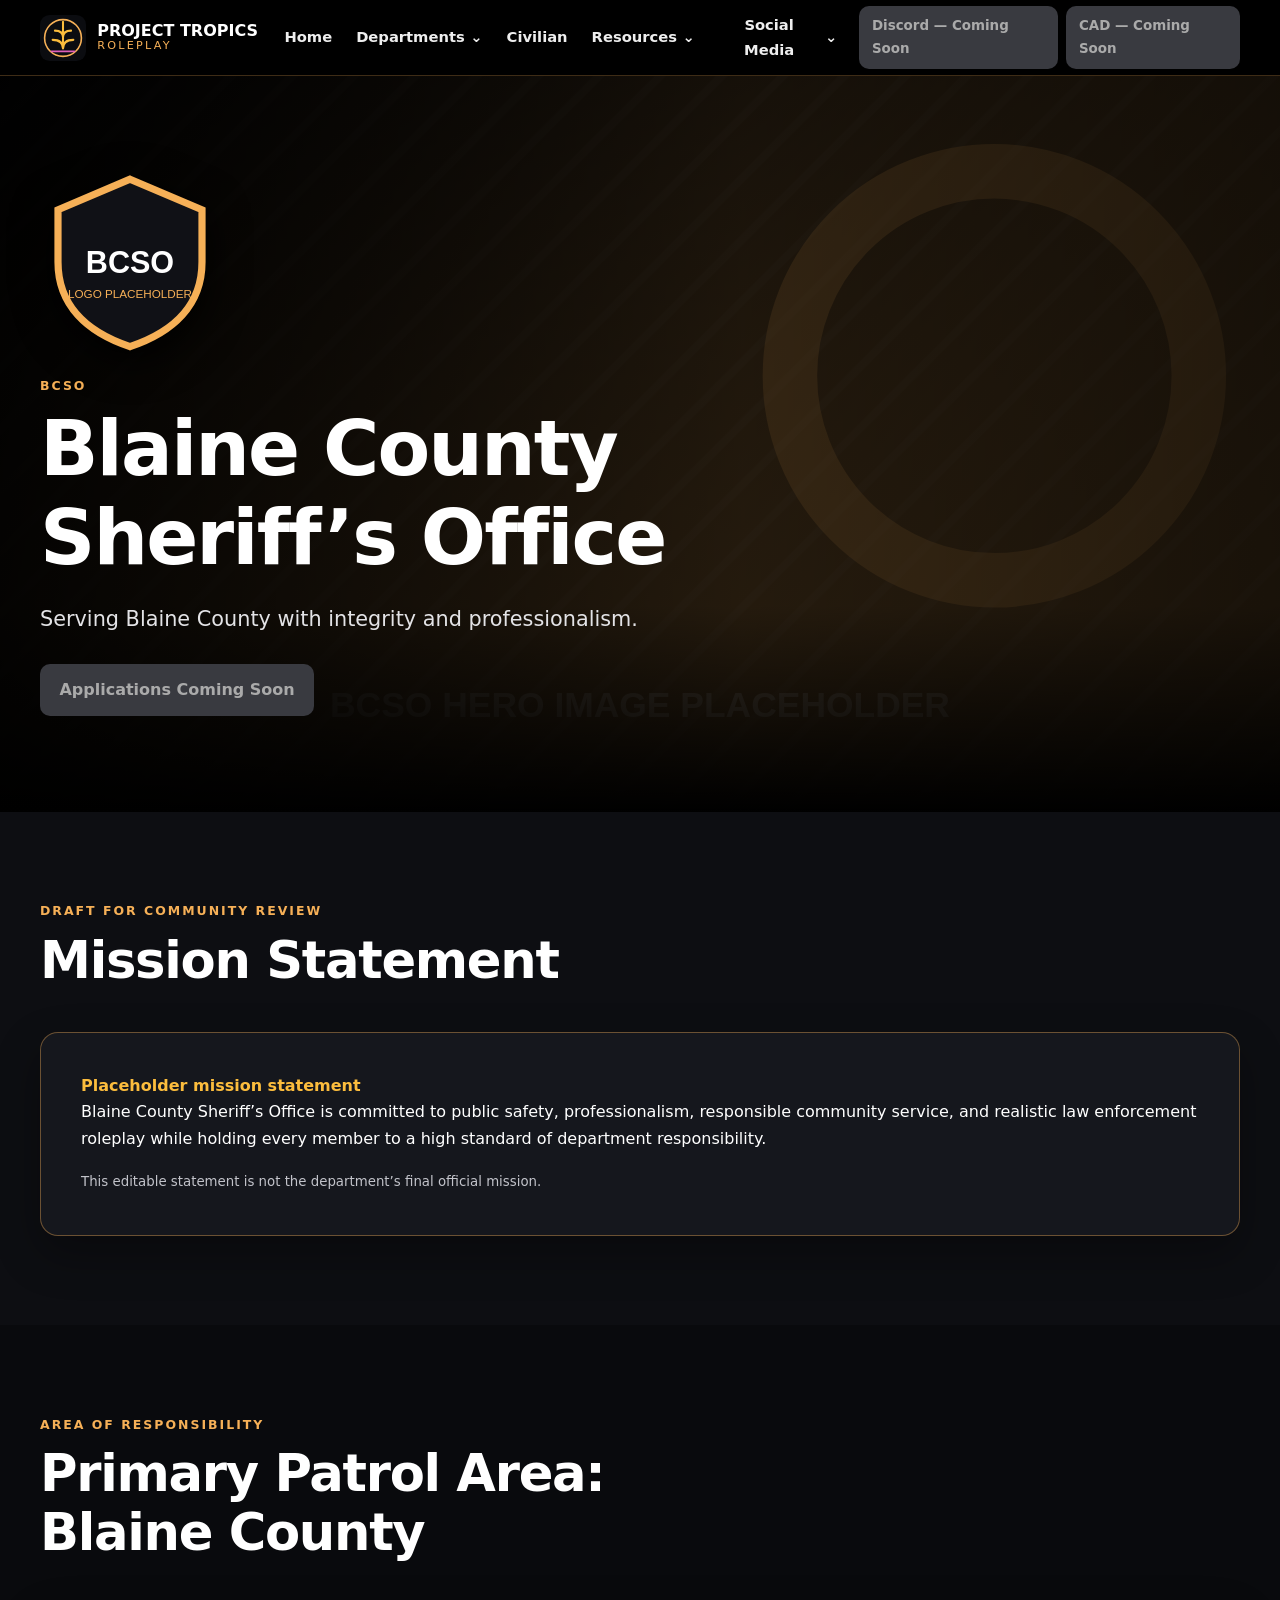
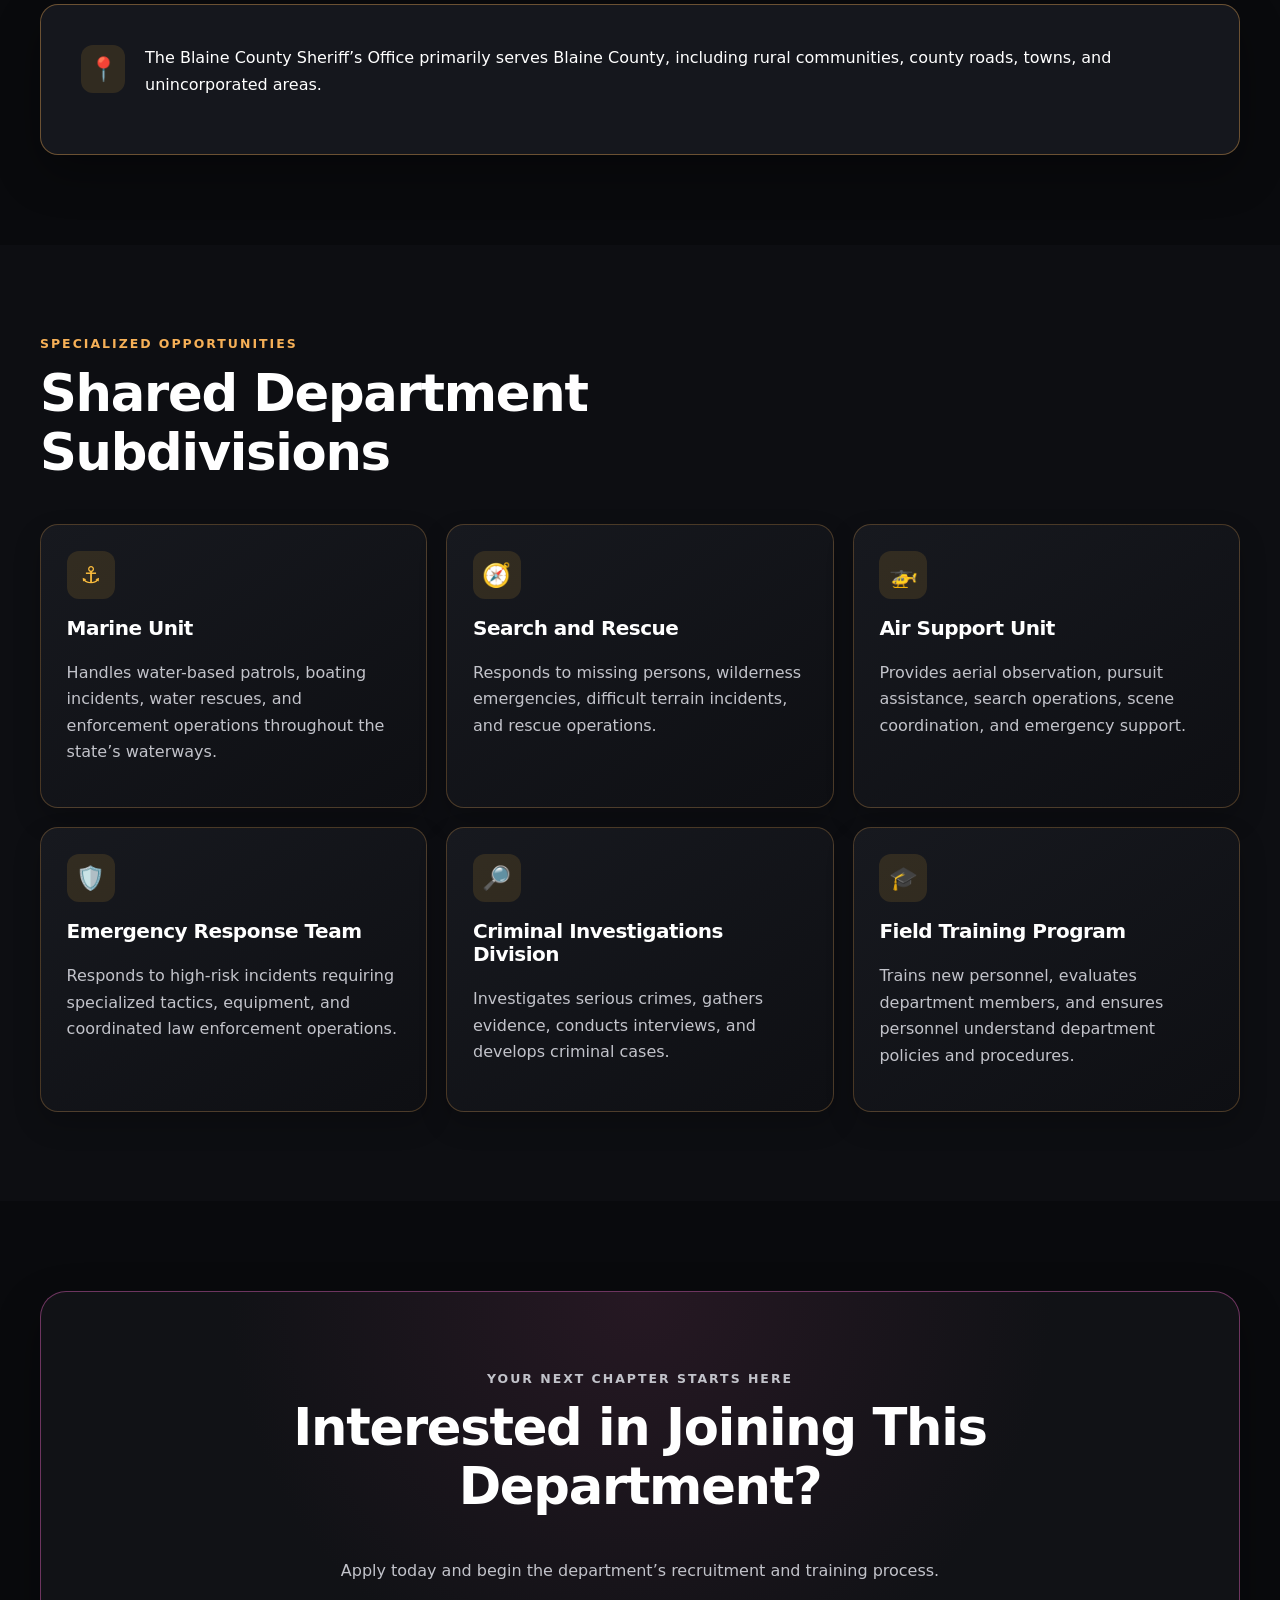
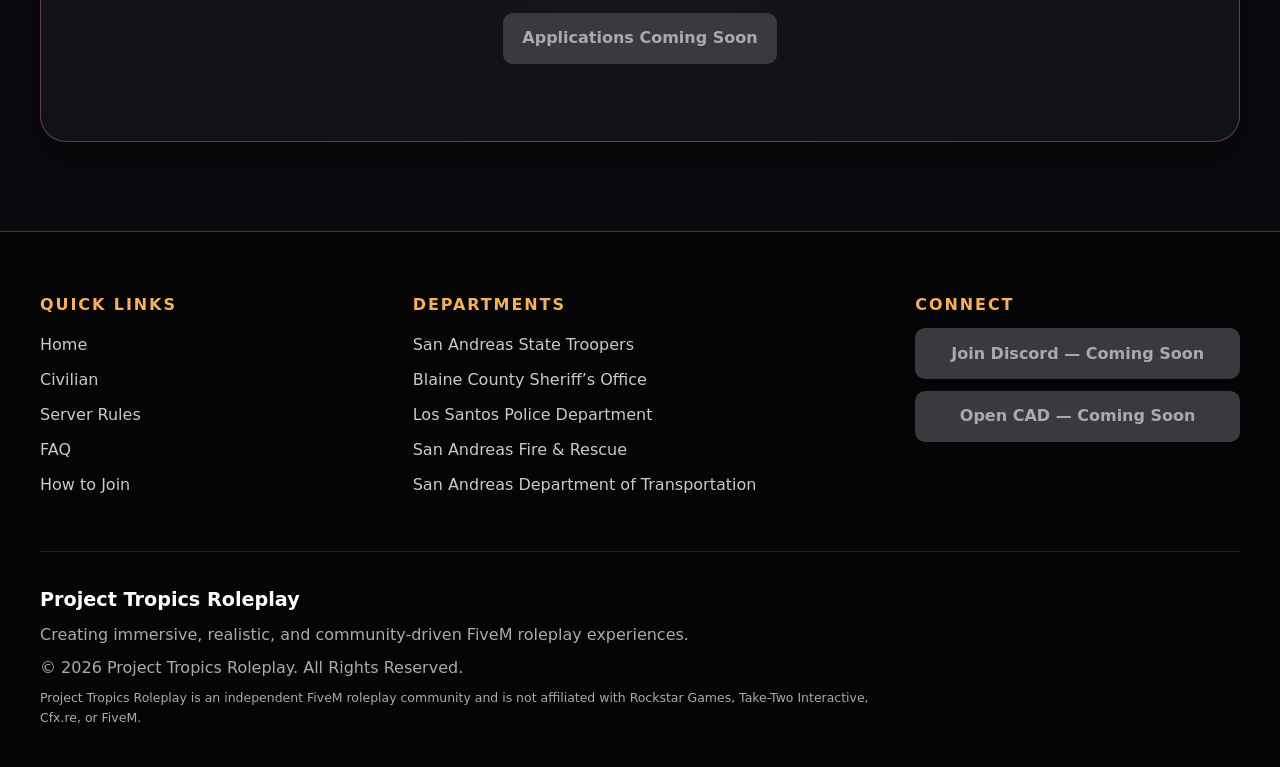
==== bcso.html @ cc553482 "Build Project Tropics Roleplay informational website" ====
<!doctype html>
<html lang="en">
<head>
  <meta charset="utf-8">
  <meta name="viewport" content="width=device-width, initial-scale=1">
  <meta name="description" content="Project Tropics Roleplay — professional, community-driven FiveM roleplay.">
  <meta name="theme-color" content="#000000">
  <title>Blaine County Sheriff’s Office | Project Tropics Roleplay</title>
  <link rel="icon" href="assets/branding/favicon.svg">
  <link rel="stylesheet" href="css/style.css">
  <link rel="stylesheet" href="css/navbar.css">
  <link rel="stylesheet" href="css/cards.css">
  <link rel="stylesheet" href="css/footer.css">
  <link rel="stylesheet" href="css/animations.css">
  <link rel="stylesheet" href="css/responsive.css">
  <script src="js/config.js" defer></script>
  <script src="js/components.js" defer></script>
  <script src="js/page-renderers.js" defer></script>
  <script src="js/navigation.js" defer></script>
  <script src="js/faq.js" defer></script>
  <script src="js/animations.js" defer></script>
  <script src="js/main.js" defer></script>
</head>
<body data-page="bcso">
  <a class="sr-only" href="#page-content">Skip to main content</a>
  <header id="global-navbar"></header>
  <main id="page-content"></main>
  <footer id="global-footer"></footer>
  <noscript>This website requires JavaScript to render shared components. Please enable JavaScript.</noscript>
</body>
</html>
---- css/style.css ----
:root { --color-orange:#F6B057; --color-gold:#FCBD3D; --color-black:#000; --color-pink:#DE5FB9; --color-white:#fff; --color-discord:#5865F2; --color-cad:#D93636; --surface:#0d0e12; --surface-raised:#15171d; --text-muted:#c2c3ca; --max-width:1200px; --radius:18px; --shadow:0 18px 45px rgba(0,0,0,.32); --nav-height:76px; }
*,*::before,*::after{box-sizing:border-box} html{scroll-behavior:smooth;scroll-padding-top:calc(var(--nav-height) + 1rem)} body{margin:0;background:var(--color-black);color:var(--color-white);font-family:Inter,ui-sans-serif,system-ui,-apple-system,"Segoe UI",sans-serif;line-height:1.65;overflow-x:hidden} img{display:block;max-width:100%} a{color:inherit} button,a{font:inherit} :focus-visible{outline:3px solid var(--color-pink);outline-offset:3px} .sr-only{position:absolute;width:1px;height:1px;padding:0;margin:-1px;overflow:hidden;clip:rect(0,0,0,0);white-space:nowrap;border:0}.container{width:min(calc(100% - 2.5rem),var(--max-width));margin-inline:auto}.container--narrow{max-width:860px}.section{padding:clamp(4rem,7vw,7rem) 0;background:var(--surface)}.section:nth-child(odd){background:#090a0d}.section-heading{max-width:720px;margin-bottom:2.5rem}.eyebrow{margin:0 0 .55rem;color:var(--color-orange);font-size:.78rem;font-weight:800;letter-spacing:.16em;text-transform:uppercase}h1,h2,h3,p{margin-top:0}h1,h2,h3{line-height:1.15;letter-spacing:-.025em}h1{font-size:clamp(2.6rem,6vw,5rem);max-width:900px;margin-bottom:1.25rem}h2{font-size:clamp(2rem,4vw,3.25rem)}h3{font-size:1.25rem}.hero{min-height:clamp(590px,76vh,780px);display:grid;place-items:center;position:relative;background-position:center;background-size:cover}.hero__overlay{position:absolute;inset:0;background:linear-gradient(90deg,rgba(0,0,0,.94),rgba(0,0,0,.65) 58%,rgba(0,0,0,.78)),linear-gradient(0deg,#000 0,transparent 28%)}.hero__content{position:relative;padding-block:6rem}.hero__lead{max-width:720px;color:#e3e3e6;font-size:clamp(1.05rem,2vw,1.3rem)}.hero__logo{width:clamp(110px,15vw,180px);height:auto;aspect-ratio:1;object-fit:contain;margin-bottom:1.5rem;filter:drop-shadow(0 10px 20px #000)}.button-row{display:flex;flex-wrap:wrap;gap:.8rem;margin-top:1.75rem}.button{min-height:48px;display:inline-flex;align-items:center;justify-content:center;border:1px solid transparent;border-radius:10px;padding:.72rem 1.15rem;text-decoration:none;font-weight:800;transition:transform .2s,filter .2s,background .2s}.button:hover{transform:translateY(-2px);filter:brightness(1.1)}.button--primary{color:#14100a;background:var(--color-gold)}.button--ghost{border-color:var(--color-orange);background:rgba(0,0,0,.35)}.button--discord{background:var(--color-discord)}.button--cad{background:var(--color-cad)}.button--disabled{background:#393a40!important;color:#aaa!important;cursor:not-allowed;filter:none!important;transform:none!important}.notice,.spotlight,.split-panel,.placeholder-banner{border:1px solid rgba(246,176,87,.38);border-radius:var(--radius);padding:clamp(1.4rem,4vw,2.5rem);background:var(--surface-raised);box-shadow:var(--shadow)}.notice strong,.placeholder-label{color:var(--color-gold)}.notice small{color:var(--text-muted)}.spotlight{display:flex;gap:1.25rem;align-items:flex-start}.split-panel{display:grid;grid-template-columns:.8fr 1.2fr;gap:2rem}.check-list{columns:2;padding:0;list-style:none;margin:0}.check-list li{break-inside:avoid;margin-bottom:.65rem}.check-list li::before{content:"✓";color:var(--color-gold);font-weight:900;margin-right:.6rem}
---- css/navbar.css ----
#global-navbar{position:sticky;top:0;z-index:1000;display:block}.navbar{height:var(--nav-height);background:rgba(0,0,0,.94);border-bottom:1px solid rgba(246,176,87,.25);backdrop-filter:blur(14px)}.navbar__inner{height:100%;display:flex;align-items:center;justify-content:space-between;gap:1rem}.brand{display:flex;align-items:center;gap:.7rem;text-decoration:none;flex:none}.brand img{width:46px;height:46px}.brand strong,.brand small{display:block;line-height:1.05}.brand small{color:var(--color-orange);font-size:.7rem;letter-spacing:.2em}.nav-panel{height:100%;display:flex;align-items:center;gap:.2rem}.nav-panel>a,.nav-dropdown__toggle{height:100%;display:flex;align-items:center;gap:.35rem;padding:0 .65rem;color:#eee;text-decoration:none;border:0;background:none;cursor:pointer;font-weight:650;font-size:.92rem}.nav-panel>a:hover,.nav-dropdown__toggle:hover,[aria-current="page"]{color:var(--color-gold)!important}.nav-dropdown{height:100%;position:relative}.nav-dropdown__menu{position:absolute;top:calc(100% + 8px);left:0;width:290px;padding:.55rem;background:#101116;border:1px solid rgba(246,176,87,.3);border-radius:12px;box-shadow:var(--shadow);opacity:0;visibility:hidden;transform:translateY(-8px);transition:.2s}.nav-dropdown__menu a,.nav-disabled{display:block;padding:.65rem .75rem;border-radius:8px;text-decoration:none}.nav-dropdown__menu a:hover{background:#242128;color:var(--color-gold)}.nav-disabled{color:#7e7f85;cursor:not-allowed}.nav-dropdown.is-open .nav-dropdown__menu,.nav-dropdown:focus-within .nav-dropdown__menu{opacity:1;visibility:visible;transform:none}.nav-actions{display:flex;gap:.5rem;margin-left:.5rem}.nav-actions .button{min-height:40px;padding:.5rem .75rem;font-size:.84rem}.menu-toggle{display:none;border:0;background:none;padding:.6rem}.menu-toggle span:not(.sr-only){display:block;width:25px;height:2px;background:#fff;margin:5px}
---- css/cards.css ----
.card-grid{display:grid;grid-template-columns:repeat(3,minmax(0,1fr));gap:1.2rem}.card-grid--departments{grid-template-columns:repeat(5,minmax(0,1fr))}.card{display:flex;flex-direction:column;align-items:flex-start;min-height:100%;padding:1.6rem;border:1px solid rgba(246,176,87,.25);border-radius:var(--radius);background:linear-gradient(145deg,#17191f,#0e0f13);box-shadow:0 12px 28px rgba(0,0,0,.2);transition:transform .25s,border-color .25s,box-shadow .25s}.card:hover{transform:translateY(-6px);border-color:var(--color-pink);box-shadow:0 18px 35px rgba(222,95,185,.11)}.card p{color:var(--text-muted)}.card ul{padding-left:1.2rem;color:#ddd}.card .button{margin-top:auto}.card__icon{display:grid;place-items:center;width:48px;height:48px;margin-bottom:1.15rem;border-radius:12px;background:rgba(252,189,61,.12);color:var(--color-gold);font-size:1.45rem}.department-card{text-align:center;align-items:center;padding:1.4rem}.department-card img{width:100px;aspect-ratio:1;object-fit:contain;margin-bottom:1rem}.department-card h3{font-size:1.05rem}.department-card p:not(.eyebrow){font-size:.9rem}.cta{text-align:center;border:1px solid rgba(222,95,185,.45);border-radius:calc(var(--radius) + 8px);padding:clamp(2rem,6vw,5rem);background:radial-gradient(circle at top,#261823,#111216 55%);box-shadow:var(--shadow)}.cta p{max-width:680px;margin-inline:auto;color:var(--text-muted)}.cta .button-row{justify-content:center}.rules-layout{display:grid;grid-template-columns:260px 1fr;gap:2.5rem;align-items:start}.rules-toc{position:sticky;top:calc(var(--nav-height) + 1.5rem);padding:1.2rem;border:1px solid #333;border-radius:var(--radius);background:#111216}.rules-toc h2{font-size:1rem;color:var(--color-orange)}.rules-toc a{display:block;padding:.35rem 0;color:#ccc;text-decoration:none}.rule-block{display:flex;gap:1.2rem;padding:1.8rem 0;border-bottom:1px solid #2a2b30}.rule-block h2{font-size:1.5rem}.rule-number,.step-card>span{flex:none;display:grid;place-items:center;width:48px;height:48px;border-radius:50%;background:var(--color-gold);color:#111;font-weight:900}.faq__item{border-bottom:1px solid #333}.faq__item h2{margin:0}.faq__question{width:100%;display:flex;justify-content:space-between;gap:1rem;padding:1.35rem 0;border:0;background:none;color:#fff;text-align:left;font-size:1.12rem;font-weight:750;cursor:pointer}.faq__question[aria-expanded="true"] span{transform:rotate(45deg)}.faq__question span{color:var(--color-gold);transition:transform .2s}.faq__answer{padding:0 2rem 1.4rem 0;color:var(--text-muted)}.placeholder-banner{margin-bottom:1.5rem;color:var(--color-gold)}.steps{display:grid;gap:1rem}.step-card{display:flex;gap:1.5rem;padding:1.6rem;border:1px solid #2b2d33;border-radius:var(--radius);background:#111216}.step-card h2{font-size:1.4rem}
---- css/footer.css ----
#global-footer{display:block;padding:4rem 0 2rem;background:#050506;border-top:1px solid rgba(246,176,87,.3)}.footer-grid{display:grid;grid-template-columns:1fr 1.4fr 1fr;gap:3rem}.footer-grid h2{font-size:1rem;color:var(--color-orange);text-transform:uppercase;letter-spacing:.12em}.footer-grid>div>a:not(.button){display:block;padding:.27rem 0;color:#c9c9ce;text-decoration:none}.footer-grid>div>a:hover{color:var(--color-gold)}.footer-grid .button{display:flex;margin-bottom:.7rem}.footer-bottom{margin-top:3rem;padding-top:2rem;border-top:1px solid #24252a;color:#aaa}.footer-bottom strong{color:#fff;font-size:1.2rem}.footer-bottom p{margin:.4rem 0}.disclaimer{font-size:.78rem;max-width:850px}
---- css/animations.css ----
.reveal{opacity:0;transform:translateY(18px);transition:opacity .55s ease,transform .55s ease}.reveal.is-visible{opacity:1;transform:none}@media(prefers-reduced-motion:reduce){html{scroll-behavior:auto}*,*::before,*::after{animation-duration:.01ms!important;transition-duration:.01ms!important}.reveal{opacity:1;transform:none}}
---- css/responsive.css ----
@media(max-width:1050px){.menu-toggle{display:block}.nav-panel{position:absolute;top:100%;left:0;right:0;height:auto;max-height:calc(100vh - var(--nav-height));overflow:auto;display:none;padding:1rem 1.25rem 1.5rem;background:#08090b;border-bottom:1px solid #333}.nav-panel.is-open{display:block}.nav-panel>a,.nav-dropdown__toggle{width:100%;height:auto;padding:.8rem .4rem}.nav-dropdown{height:auto}.nav-dropdown__menu{position:static;width:100%;display:none;opacity:1;visibility:visible;transform:none;box-shadow:none;margin:.2rem 0 .6rem}.nav-dropdown.is-open .nav-dropdown__menu{display:block}.nav-actions{margin:.8rem 0 0}.card-grid--departments{grid-template-columns:repeat(3,1fr)}}
@media(max-width:768px){.card-grid{grid-template-columns:repeat(2,minmax(0,1fr))}.card-grid--departments{grid-template-columns:repeat(2,1fr)}.rules-layout{grid-template-columns:1fr}.rules-toc{position:static;columns:2}.rules-toc h2{column-span:all}.split-panel{grid-template-columns:1fr}.footer-grid{grid-template-columns:1fr 1fr}.footer-grid>div:last-child{grid-column:1/-1}.hero{min-height:600px}.brand strong{font-size:.86rem}}
@media(max-width:480px){.container{width:min(calc(100% - 1.5rem),var(--max-width))}.card-grid,.card-grid--departments{grid-template-columns:1fr}.check-list,.rules-toc{columns:1}.footer-grid{grid-template-columns:1fr}.footer-grid>div:last-child{grid-column:auto}.button-row,.nav-actions{flex-direction:column}.button-row .button,.nav-actions .button{width:100%}.brand small{font-size:.62rem}.hero__content{padding-block:4rem}.spotlight,.step-card{gap:.8rem}.rule-block{gap:.7rem}.rule-number,.step-card>span{width:40px;height:40px}}
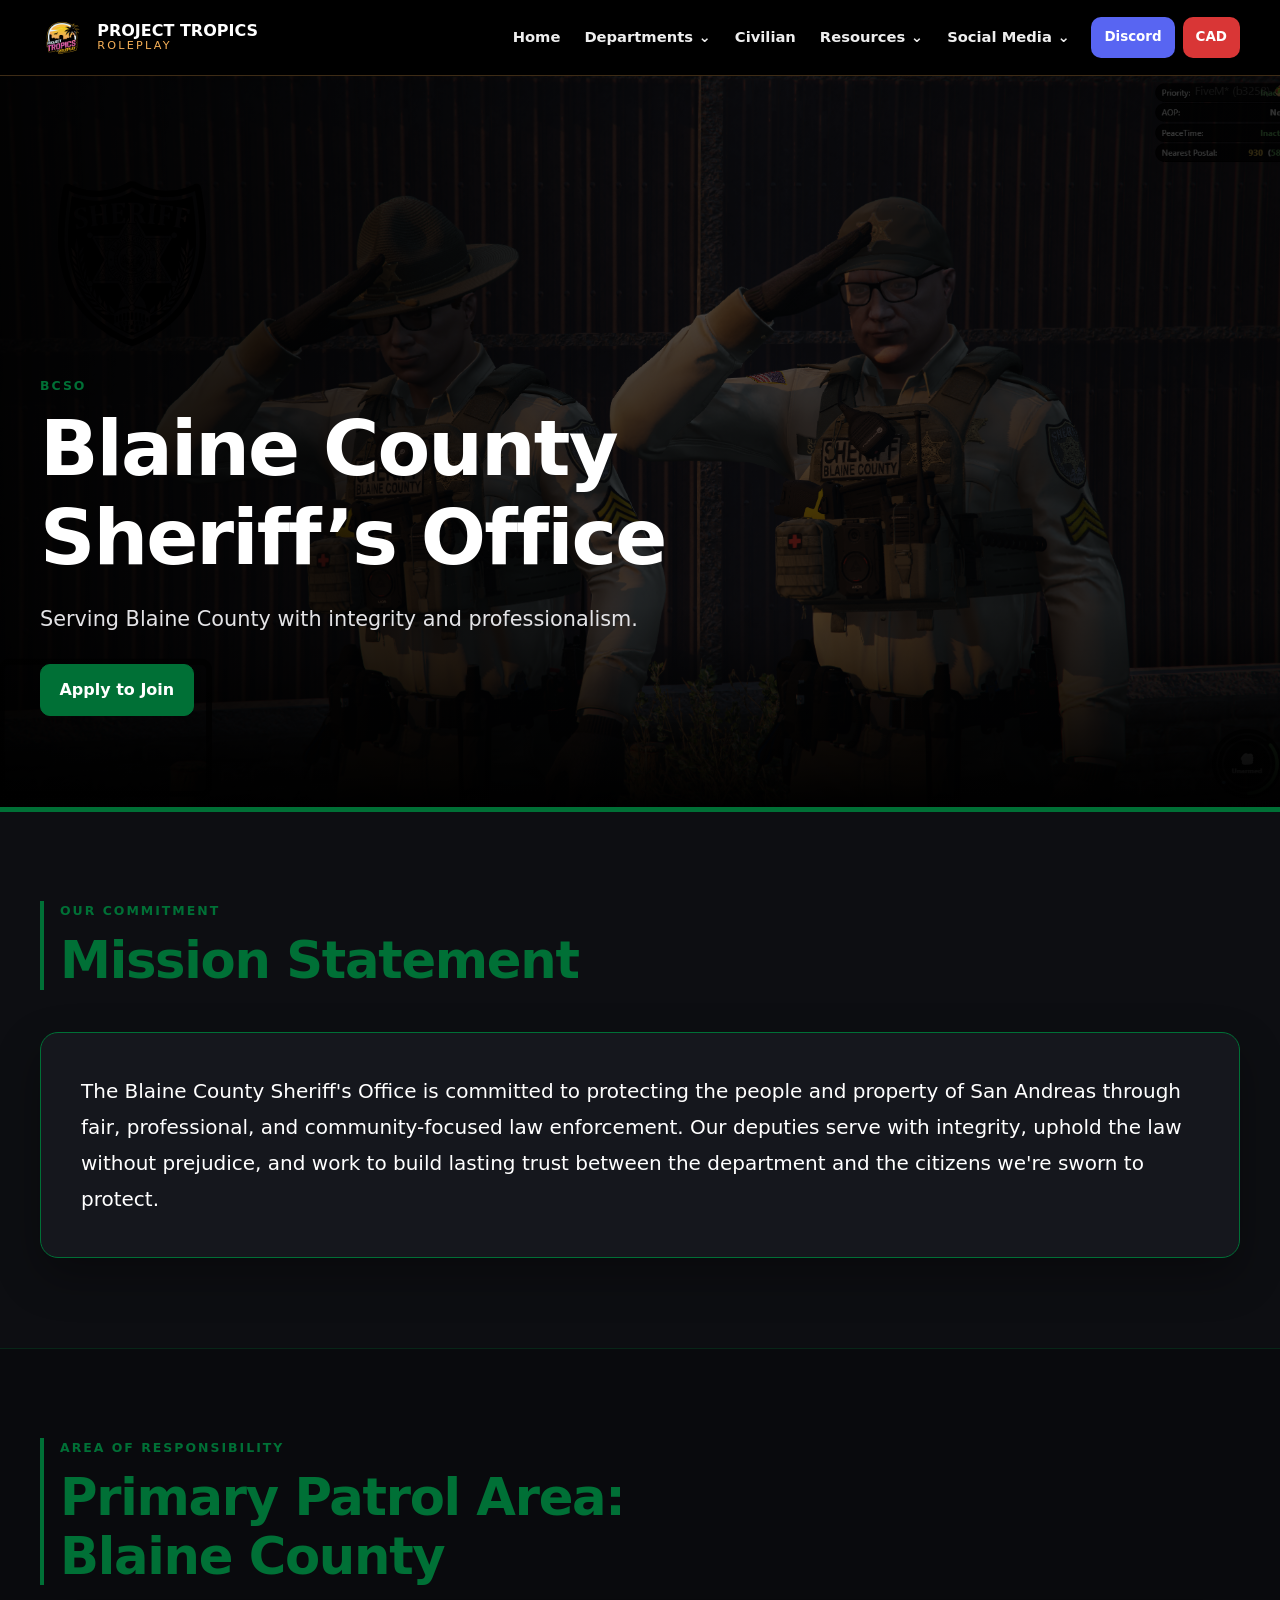
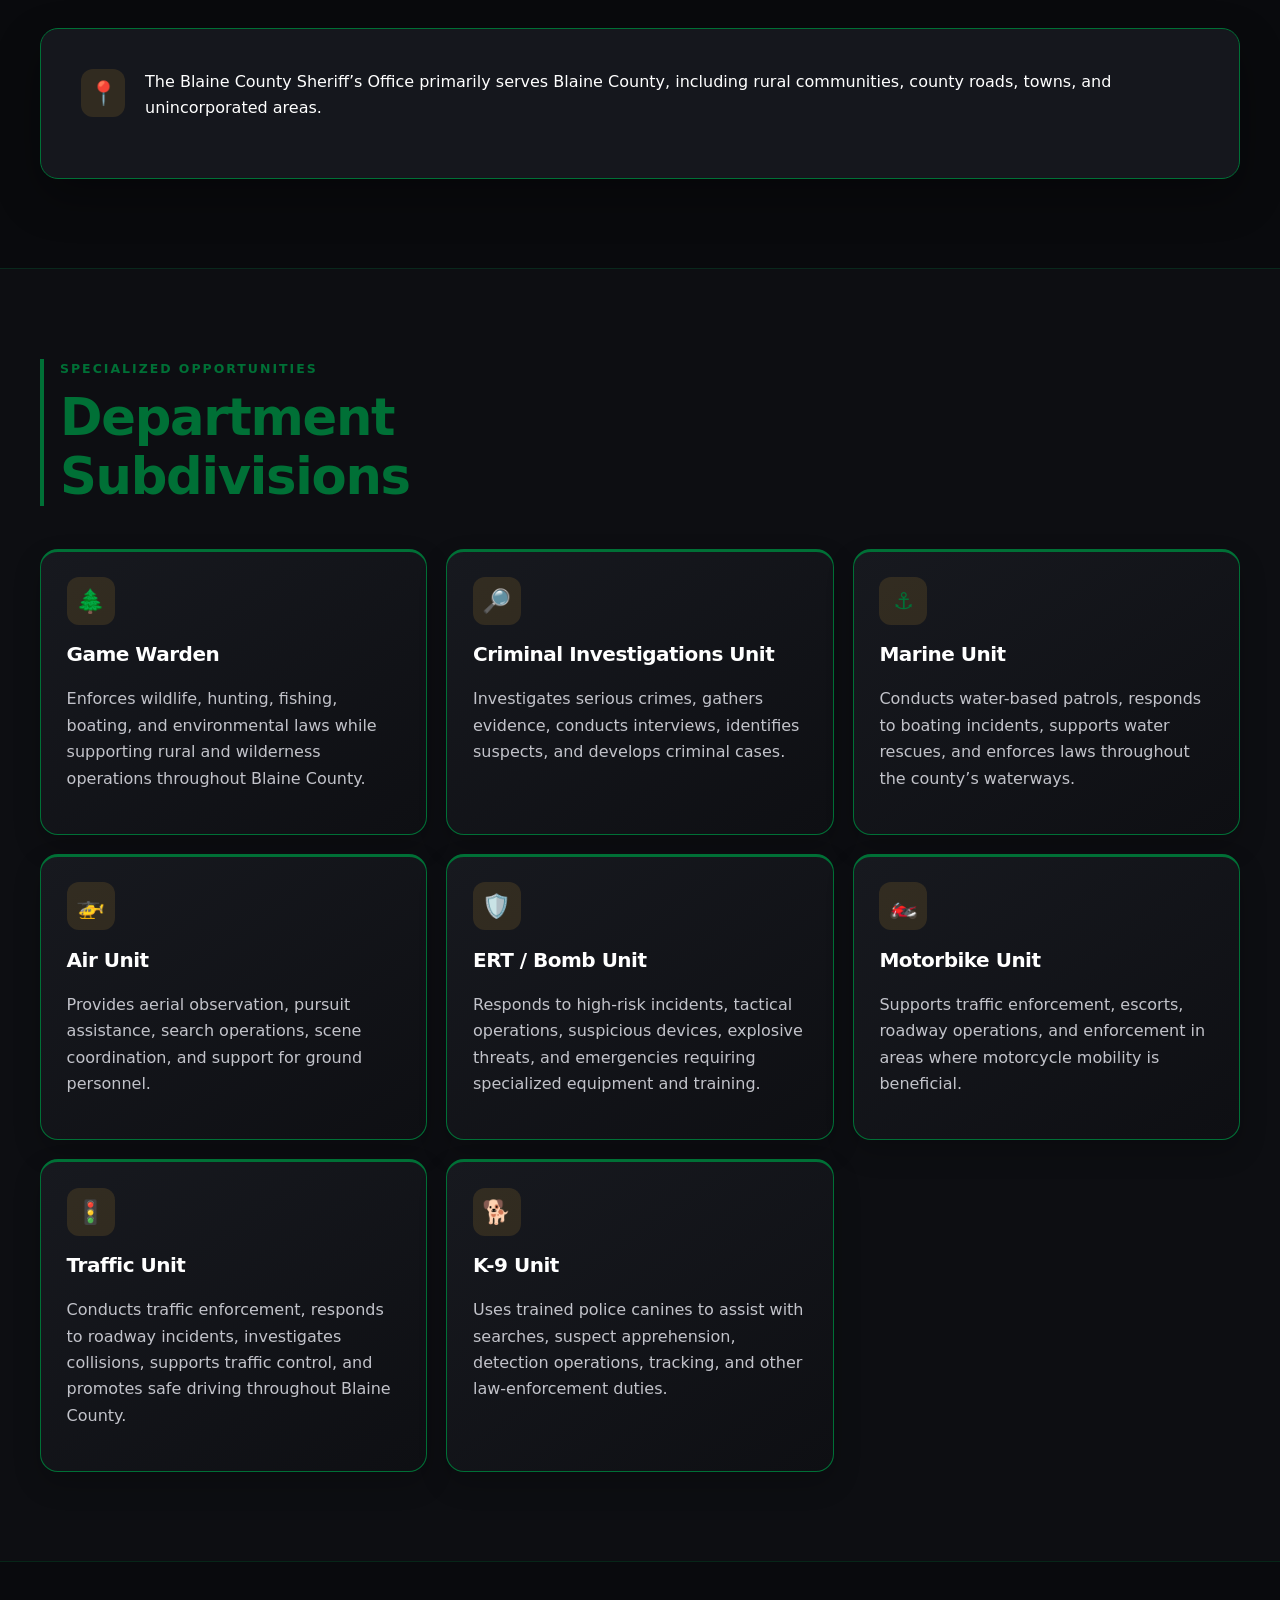
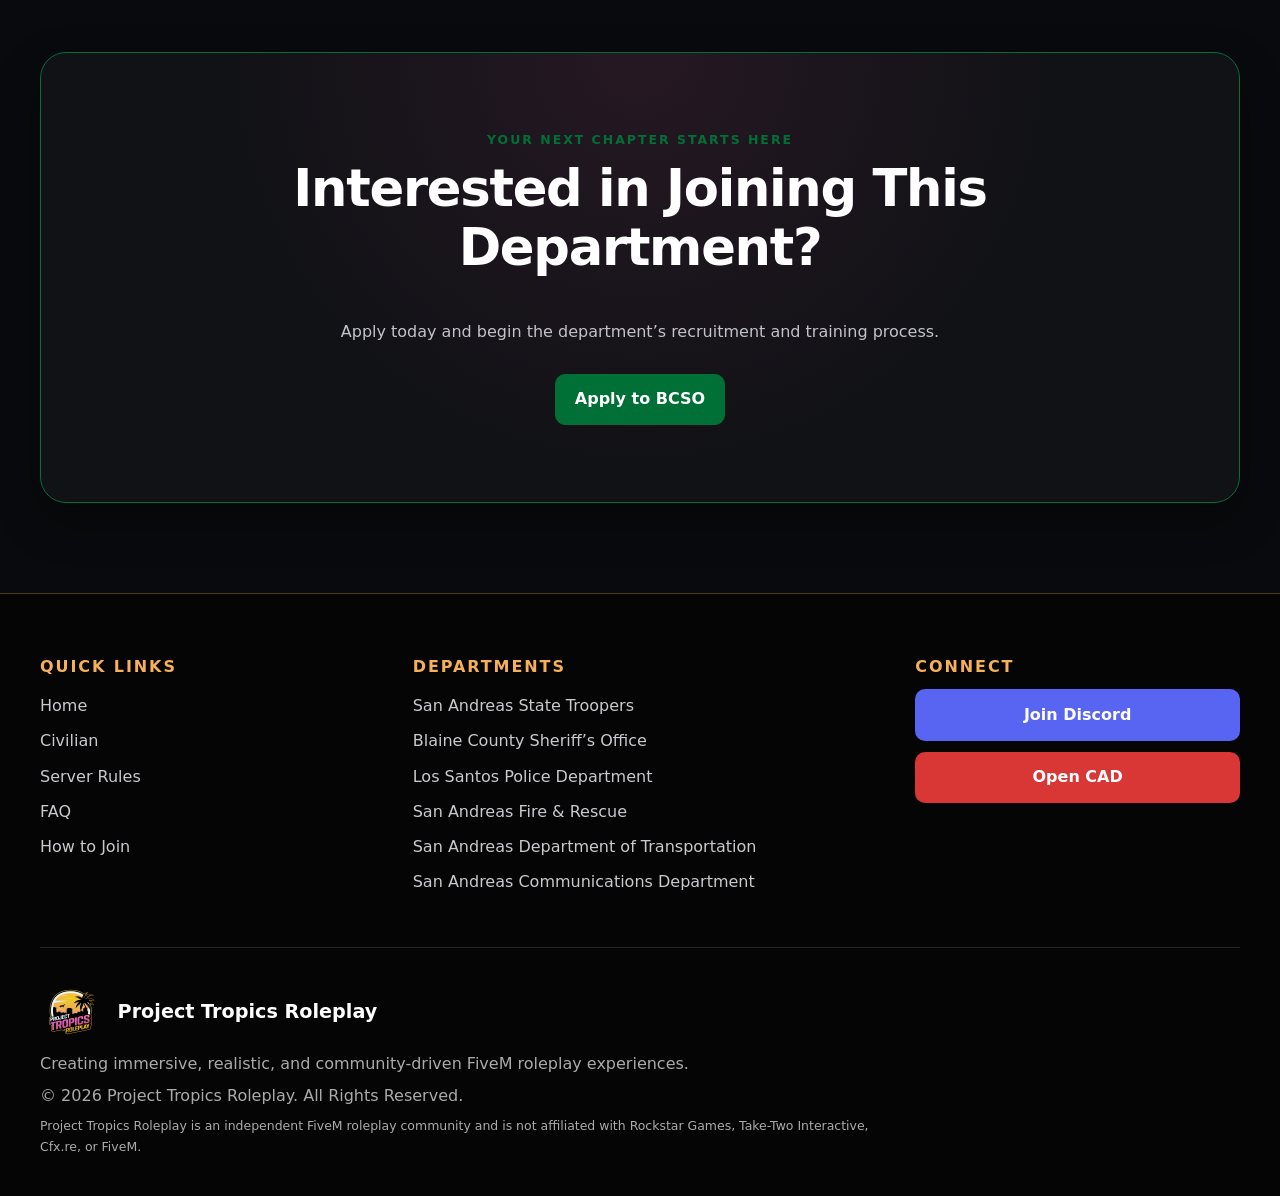
==== commit 8ee29e00: "Use official Project Tropics community logo" ====
--- a/bcso.html
+++ b/bcso.html
@@ -6,7 +6,7 @@
   <meta name="description" content="Project Tropics Roleplay — professional, community-driven FiveM roleplay.">
   <meta name="theme-color" content="#000000">
   <title>Blaine County Sheriff’s Office | Project Tropics Roleplay</title>
-  <link rel="icon" href="assets/branding/favicon.svg">
+  <link rel="icon" href="assets/branding/Transparen_Logoo.png">
   <link rel="stylesheet" href="css/style.css">
   <link rel="stylesheet" href="css/navbar.css">
   <link rel="stylesheet" href="css/cards.css">
--- a/css/style.css
+++ b/css/style.css
@@ -1,2 +1,12 @@
-:root { --color-orange:#F6B057; --color-gold:#FCBD3D; --color-black:#000; --color-pink:#DE5FB9; --color-white:#fff; --color-discord:#5865F2; --color-cad:#D93636; --surface:#0d0e12; --surface-raised:#15171d; --text-muted:#c2c3ca; --max-width:1200px; --radius:18px; --shadow:0 18px 45px rgba(0,0,0,.32); --nav-height:76px; }
-*,*::before,*::after{box-sizing:border-box} html{scroll-behavior:smooth;scroll-padding-top:calc(var(--nav-height) + 1rem)} body{margin:0;background:var(--color-black);color:var(--color-white);font-family:Inter,ui-sans-serif,system-ui,-apple-system,"Segoe UI",sans-serif;line-height:1.65;overflow-x:hidden} img{display:block;max-width:100%} a{color:inherit} button,a{font:inherit} :focus-visible{outline:3px solid var(--color-pink);outline-offset:3px} .sr-only{position:absolute;width:1px;height:1px;padding:0;margin:-1px;overflow:hidden;clip:rect(0,0,0,0);white-space:nowrap;border:0}.container{width:min(calc(100% - 2.5rem),var(--max-width));margin-inline:auto}.container--narrow{max-width:860px}.section{padding:clamp(4rem,7vw,7rem) 0;background:var(--surface)}.section:nth-child(odd){background:#090a0d}.section-heading{max-width:720px;margin-bottom:2.5rem}.eyebrow{margin:0 0 .55rem;color:var(--color-orange);font-size:.78rem;font-weight:800;letter-spacing:.16em;text-transform:uppercase}h1,h2,h3,p{margin-top:0}h1,h2,h3{line-height:1.15;letter-spacing:-.025em}h1{font-size:clamp(2.6rem,6vw,5rem);max-width:900px;margin-bottom:1.25rem}h2{font-size:clamp(2rem,4vw,3.25rem)}h3{font-size:1.25rem}.hero{min-height:clamp(590px,76vh,780px);display:grid;place-items:center;position:relative;background-position:center;background-size:cover}.hero__overlay{position:absolute;inset:0;background:linear-gradient(90deg,rgba(0,0,0,.94),rgba(0,0,0,.65) 58%,rgba(0,0,0,.78)),linear-gradient(0deg,#000 0,transparent 28%)}.hero__content{position:relative;padding-block:6rem}.hero__lead{max-width:720px;color:#e3e3e6;font-size:clamp(1.05rem,2vw,1.3rem)}.hero__logo{width:clamp(110px,15vw,180px);height:auto;aspect-ratio:1;object-fit:contain;margin-bottom:1.5rem;filter:drop-shadow(0 10px 20px #000)}.button-row{display:flex;flex-wrap:wrap;gap:.8rem;margin-top:1.75rem}.button{min-height:48px;display:inline-flex;align-items:center;justify-content:center;border:1px solid transparent;border-radius:10px;padding:.72rem 1.15rem;text-decoration:none;font-weight:800;transition:transform .2s,filter .2s,background .2s}.button:hover{transform:translateY(-2px);filter:brightness(1.1)}.button--primary{color:#14100a;background:var(--color-gold)}.button--ghost{border-color:var(--color-orange);background:rgba(0,0,0,.35)}.button--discord{background:var(--color-discord)}.button--cad{background:var(--color-cad)}.button--disabled{background:#393a40!important;color:#aaa!important;cursor:not-allowed;filter:none!important;transform:none!important}.notice,.spotlight,.split-panel,.placeholder-banner{border:1px solid rgba(246,176,87,.38);border-radius:var(--radius);padding:clamp(1.4rem,4vw,2.5rem);background:var(--surface-raised);box-shadow:var(--shadow)}.notice strong,.placeholder-label{color:var(--color-gold)}.notice small{color:var(--text-muted)}.spotlight{display:flex;gap:1.25rem;align-items:flex-start}.split-panel{display:grid;grid-template-columns:.8fr 1.2fr;gap:2rem}.check-list{columns:2;padding:0;list-style:none;margin:0}.check-list li{break-inside:avoid;margin-bottom:.65rem}.check-list li::before{content:"✓";color:var(--color-gold);font-weight:900;margin-right:.6rem}
+:root { --color-orange:#F6B057; --color-gold:#FCBD3D; --color-black:#000; --color-pink:#DE5FB9; --color-white:#fff; --color-discord:#5865F2; --color-cad:#D93636; --department-accent:var(--color-orange); --surface:#0d0e12; --surface-raised:#15171d; --text-muted:#c2c3ca; --max-width:1200px; --radius:18px; --shadow:0 18px 45px rgba(0,0,0,.32); --nav-height:76px; }
+*,*::before,*::after{box-sizing:border-box} html{scroll-behavior:smooth;scroll-padding-top:calc(var(--nav-height) + 1rem)} body{margin:0;background:var(--color-black);color:var(--color-white);font-family:Inter,ui-sans-serif,system-ui,-apple-system,"Segoe UI",sans-serif;line-height:1.65;overflow-x:hidden} img{display:block;max-width:100%} a{color:inherit} button,a{font:inherit} :focus-visible{outline:3px solid var(--color-pink);outline-offset:3px} .sr-only{position:absolute;width:1px;height:1px;padding:0;margin:-1px;overflow:hidden;clip:rect(0,0,0,0);white-space:nowrap;border:0}.container{width:min(calc(100% - 2.5rem),var(--max-width));margin-inline:auto}.container--narrow{max-width:860px}.section{padding:clamp(4rem,7vw,7rem) 0;background:var(--surface)}.section:nth-child(odd){background:#090a0d}.section-heading{max-width:720px;margin-bottom:2.5rem}.eyebrow{margin:0 0 .55rem;color:var(--color-orange);font-size:.78rem;font-weight:800;letter-spacing:.16em;text-transform:uppercase}h1,h2,h3,p{margin-top:0}h1,h2,h3{line-height:1.15;letter-spacing:-.025em}h1{font-size:clamp(2.6rem,6vw,5rem);max-width:900px;margin-bottom:1.25rem}h2{font-size:clamp(2rem,4vw,3.25rem)}h3{font-size:1.25rem}.hero{min-height:clamp(590px,76vh,780px);display:grid;place-items:center;position:relative;background-position:center;background-size:cover;background-repeat:no-repeat}.hero__overlay{position:absolute;inset:0;background:linear-gradient(90deg,rgba(0,0,0,.94),rgba(0,0,0,.65) 58%,rgba(0,0,0,.78)),linear-gradient(0deg,#000 0,transparent 28%)}.hero__content{position:relative;padding-block:6rem}.hero__lead{max-width:720px;color:#e3e3e6;font-size:clamp(1.05rem,2vw,1.3rem)}.hero__logo{width:clamp(110px,15vw,180px);height:auto;aspect-ratio:1;object-fit:contain;margin-bottom:1.5rem}.button-row{display:flex;flex-wrap:wrap;gap:.8rem;margin-top:1.75rem}.button{min-height:48px;display:inline-flex;align-items:center;justify-content:center;border:1px solid transparent;border-radius:10px;padding:.72rem 1.15rem;text-decoration:none;font-weight:800;transition:transform .2s,filter .2s,background .2s}.button:hover{transform:translateY(-2px);filter:brightness(1.1)}.button--primary{color:#14100a;background:var(--color-gold)}.button--ghost{border-color:var(--color-orange);background:rgba(0,0,0,.35)}.button--discord{background:var(--color-discord)}.button--cad{background:var(--color-cad)}.button--disabled{background:#393a40!important;color:#aaa!important;cursor:not-allowed;filter:none!important;transform:none!important}.notice,.spotlight,.split-panel,.placeholder-banner{border:1px solid rgba(246,176,87,.38);border-radius:var(--radius);padding:clamp(1.4rem,4vw,2.5rem);background:var(--surface-raised);box-shadow:var(--shadow)}.notice strong,.placeholder-label{color:var(--color-gold)}.notice small{color:var(--text-muted)}.spotlight{display:flex;gap:1.25rem;align-items:flex-start}.split-panel{display:grid;grid-template-columns:.8fr 1.2fr;gap:2rem}.check-list{columns:2;padding:0;list-style:none;margin:0}.check-list li{break-inside:avoid;margin-bottom:.65rem}.check-list li::before{content:"✓";color:var(--color-gold);font-weight:900;margin-right:.6rem}
+
+.department-page .hero::after{content:"";position:absolute;inset:auto 0 0;height:5px;background:var(--department-accent)}
+.department-page .eyebrow,.department-page .section-heading h2{color:var(--department-accent)}
+.department-page .section-heading{border-left:4px solid var(--department-accent);padding-left:1rem}
+.button--department{color:var(--department-contrast,#fff);background:var(--department-accent);border-color:var(--department-accent)}
+.department-page .cta,.department-page .notice{border-color:var(--department-accent)}
+.department-page :focus-visible{outline-color:var(--department-accent)}
+.department-page .button--department:hover{border-color:var(--department-accent);box-shadow:0 18px 35px color-mix(in srgb,var(--department-accent) 20%,transparent)}
+.department-page .section+.section{border-top:1px solid color-mix(in srgb,var(--department-accent) 28%,transparent)}
+.mission-statement p{margin:0;font-size:clamp(1.05rem,2vw,1.25rem);line-height:1.8}
--- a/css/navbar.css
+++ b/css/navbar.css
@@ -1 +1,4 @@
-#global-navbar{position:sticky;top:0;z-index:1000;display:block}.navbar{height:var(--nav-height);background:rgba(0,0,0,.94);border-bottom:1px solid rgba(246,176,87,.25);backdrop-filter:blur(14px)}.navbar__inner{height:100%;display:flex;align-items:center;justify-content:space-between;gap:1rem}.brand{display:flex;align-items:center;gap:.7rem;text-decoration:none;flex:none}.brand img{width:46px;height:46px}.brand strong,.brand small{display:block;line-height:1.05}.brand small{color:var(--color-orange);font-size:.7rem;letter-spacing:.2em}.nav-panel{height:100%;display:flex;align-items:center;gap:.2rem}.nav-panel>a,.nav-dropdown__toggle{height:100%;display:flex;align-items:center;gap:.35rem;padding:0 .65rem;color:#eee;text-decoration:none;border:0;background:none;cursor:pointer;font-weight:650;font-size:.92rem}.nav-panel>a:hover,.nav-dropdown__toggle:hover,[aria-current="page"]{color:var(--color-gold)!important}.nav-dropdown{height:100%;position:relative}.nav-dropdown__menu{position:absolute;top:calc(100% + 8px);left:0;width:290px;padding:.55rem;background:#101116;border:1px solid rgba(246,176,87,.3);border-radius:12px;box-shadow:var(--shadow);opacity:0;visibility:hidden;transform:translateY(-8px);transition:.2s}.nav-dropdown__menu a,.nav-disabled{display:block;padding:.65rem .75rem;border-radius:8px;text-decoration:none}.nav-dropdown__menu a:hover{background:#242128;color:var(--color-gold)}.nav-disabled{color:#7e7f85;cursor:not-allowed}.nav-dropdown.is-open .nav-dropdown__menu,.nav-dropdown:focus-within .nav-dropdown__menu{opacity:1;visibility:visible;transform:none}.nav-actions{display:flex;gap:.5rem;margin-left:.5rem}.nav-actions .button{min-height:40px;padding:.5rem .75rem;font-size:.84rem}.menu-toggle{display:none;border:0;background:none;padding:.6rem}.menu-toggle span:not(.sr-only){display:block;width:25px;height:2px;background:#fff;margin:5px}
+#global-navbar{position:sticky;top:0;z-index:1000;display:block}.navbar{height:var(--nav-height);background:rgba(0,0,0,.94);border-bottom:1px solid rgba(246,176,87,.25);backdrop-filter:blur(14px)}.navbar__inner{height:100%;display:flex;align-items:center;justify-content:space-between;gap:1rem}.brand{display:flex;align-items:center;gap:.7rem;text-decoration:none;flex:none}.brand img{width:46px;height:auto;aspect-ratio:1;object-fit:contain}.brand strong,.brand small{display:block;line-height:1.05}.brand small{color:var(--color-orange);font-size:.7rem;letter-spacing:.2em}.nav-panel{height:100%;display:flex;align-items:center;gap:.2rem}.nav-panel>a,.nav-dropdown__toggle{height:100%;display:flex;align-items:center;gap:.35rem;padding:0 .65rem;color:#eee;text-decoration:none;border:0;background:none;cursor:pointer;font-weight:650;font-size:.92rem}.nav-panel>a:hover,.nav-dropdown__toggle:hover,[aria-current="page"]{color:var(--color-gold)!important}.nav-dropdown{height:100%;position:relative}.nav-dropdown__menu{position:absolute;top:calc(100% + 8px);left:0;width:290px;padding:.55rem;background:#101116;border:1px solid rgba(246,176,87,.3);border-radius:12px;box-shadow:var(--shadow);opacity:0;visibility:hidden;transform:translateY(-8px);transition:.2s}.nav-dropdown__menu a,.nav-disabled{display:block;padding:.65rem .75rem;border-radius:8px;text-decoration:none}.nav-dropdown__menu a:hover{background:#242128;color:var(--color-gold)}.nav-disabled{color:#7e7f85;cursor:not-allowed}.nav-dropdown.is-open .nav-dropdown__menu,.nav-dropdown:focus-within .nav-dropdown__menu{opacity:1;visibility:visible;transform:none}.nav-actions{display:flex;gap:.5rem;margin-left:.5rem}.nav-actions .button{min-height:40px;padding:.5rem .75rem;font-size:.84rem}.menu-toggle{display:none;border:0;background:none;padding:.6rem}.menu-toggle span:not(.sr-only){display:block;width:25px;height:2px;background:#fff;margin:5px}
+
+.department-page [aria-current="page"]{color:var(--department-accent)!important;box-shadow:inset 0 -3px var(--department-accent)}
+@media(max-width:1050px){.department-page [aria-current="page"]{box-shadow:inset 3px 0 var(--department-accent)}}
--- a/css/cards.css
+++ b/css/cards.css
@@ -1 +1,9 @@
 .card-grid{display:grid;grid-template-columns:repeat(3,minmax(0,1fr));gap:1.2rem}.card-grid--departments{grid-template-columns:repeat(5,minmax(0,1fr))}.card{display:flex;flex-direction:column;align-items:flex-start;min-height:100%;padding:1.6rem;border:1px solid rgba(246,176,87,.25);border-radius:var(--radius);background:linear-gradient(145deg,#17191f,#0e0f13);box-shadow:0 12px 28px rgba(0,0,0,.2);transition:transform .25s,border-color .25s,box-shadow .25s}.card:hover{transform:translateY(-6px);border-color:var(--color-pink);box-shadow:0 18px 35px rgba(222,95,185,.11)}.card p{color:var(--text-muted)}.card ul{padding-left:1.2rem;color:#ddd}.card .button{margin-top:auto}.card__icon{display:grid;place-items:center;width:48px;height:48px;margin-bottom:1.15rem;border-radius:12px;background:rgba(252,189,61,.12);color:var(--color-gold);font-size:1.45rem}.department-card{text-align:center;align-items:center;padding:1.4rem}.department-card img{width:100px;aspect-ratio:1;object-fit:contain;margin-bottom:1rem}.department-card h3{font-size:1.05rem}.department-card p:not(.eyebrow){font-size:.9rem}.cta{text-align:center;border:1px solid rgba(222,95,185,.45);border-radius:calc(var(--radius) + 8px);padding:clamp(2rem,6vw,5rem);background:radial-gradient(circle at top,#261823,#111216 55%);box-shadow:var(--shadow)}.cta p{max-width:680px;margin-inline:auto;color:var(--text-muted)}.cta .button-row{justify-content:center}.rules-layout{display:grid;grid-template-columns:260px 1fr;gap:2.5rem;align-items:start}.rules-toc{position:sticky;top:calc(var(--nav-height) + 1.5rem);padding:1.2rem;border:1px solid #333;border-radius:var(--radius);background:#111216}.rules-toc h2{font-size:1rem;color:var(--color-orange)}.rules-toc a{display:block;padding:.35rem 0;color:#ccc;text-decoration:none}.rule-block{display:flex;gap:1.2rem;padding:1.8rem 0;border-bottom:1px solid #2a2b30}.rule-block h2{font-size:1.5rem}.rule-number,.step-card>span{flex:none;display:grid;place-items:center;width:48px;height:48px;border-radius:50%;background:var(--color-gold);color:#111;font-weight:900}.faq__item{border-bottom:1px solid #333}.faq__item h2{margin:0}.faq__question{width:100%;display:flex;justify-content:space-between;gap:1rem;padding:1.35rem 0;border:0;background:none;color:#fff;text-align:left;font-size:1.12rem;font-weight:750;cursor:pointer}.faq__question[aria-expanded="true"] span{transform:rotate(45deg)}.faq__question span{color:var(--color-gold);transition:transform .2s}.faq__answer{padding:0 2rem 1.4rem 0;color:var(--text-muted)}.placeholder-banner{margin-bottom:1.5rem;color:var(--color-gold)}.steps{display:grid;gap:1rem}.step-card{display:flex;gap:1.5rem;padding:1.6rem;border:1px solid #2b2d33;border-radius:var(--radius);background:#111216}.step-card h2{font-size:1.4rem}
+
+.department-accent{border-color:var(--department-accent)}
+.department-accent:hover{border-color:var(--department-accent);box-shadow:0 18px 35px color-mix(in srgb,var(--department-accent) 20%,transparent)}
+.department-accent .card__icon,.department-accent .eyebrow{color:var(--department-accent)}
+.department-card{border-top-width:4px}.department-card__actions{display:flex;flex-direction:column;gap:14px;width:100%;margin-top:auto}.department-card__actions .button--department{width:100%;margin-top:0}
+.department-page .card{border-color:var(--department-accent);border-top-width:3px}
+.department-page .card:hover{border-color:var(--department-accent);box-shadow:0 18px 35px color-mix(in srgb,var(--department-accent) 20%,transparent)}
+.department-page .card__icon{color:var(--department-accent)}
--- a/css/footer.css
+++ b/css/footer.css
@@ -1 +1 @@
-#global-footer{display:block;padding:4rem 0 2rem;background:#050506;border-top:1px solid rgba(246,176,87,.3)}.footer-grid{display:grid;grid-template-columns:1fr 1.4fr 1fr;gap:3rem}.footer-grid h2{font-size:1rem;color:var(--color-orange);text-transform:uppercase;letter-spacing:.12em}.footer-grid>div>a:not(.button){display:block;padding:.27rem 0;color:#c9c9ce;text-decoration:none}.footer-grid>div>a:hover{color:var(--color-gold)}.footer-grid .button{display:flex;margin-bottom:.7rem}.footer-bottom{margin-top:3rem;padding-top:2rem;border-top:1px solid #24252a;color:#aaa}.footer-bottom strong{color:#fff;font-size:1.2rem}.footer-bottom p{margin:.4rem 0}.disclaimer{font-size:.78rem;max-width:850px}
+#global-footer{display:block;padding:4rem 0 2rem;background:#050506;border-top:1px solid rgba(246,176,87,.3)}.footer-grid{display:grid;grid-template-columns:1fr 1.4fr 1fr;gap:3rem}.footer-grid h2{font-size:1rem;color:var(--color-orange);text-transform:uppercase;letter-spacing:.12em}.footer-grid>div>a:not(.button){display:block;padding:.27rem 0;color:#c9c9ce;text-decoration:none}.footer-grid>div>a:hover{color:var(--color-gold)}.footer-grid .button{display:flex;margin-bottom:.7rem}.footer-brand{display:flex;align-items:center;gap:.85rem}.footer-brand img{width:64px;height:auto;aspect-ratio:1;object-fit:contain;flex:none}.footer-bottom{margin-top:3rem;padding-top:2rem;border-top:1px solid #24252a;color:#aaa}.footer-bottom strong{color:#fff;font-size:1.2rem}.footer-bottom p{margin:.4rem 0}.disclaimer{font-size:.78rem;max-width:850px}
--- a/css/responsive.css
+++ b/css/responsive.css
@@ -1,3 +1,4 @@
 @media(max-width:1050px){.menu-toggle{display:block}.nav-panel{position:absolute;top:100%;left:0;right:0;height:auto;max-height:calc(100vh - var(--nav-height));overflow:auto;display:none;padding:1rem 1.25rem 1.5rem;background:#08090b;border-bottom:1px solid #333}.nav-panel.is-open{display:block}.nav-panel>a,.nav-dropdown__toggle{width:100%;height:auto;padding:.8rem .4rem}.nav-dropdown{height:auto}.nav-dropdown__menu{position:static;width:100%;display:none;opacity:1;visibility:visible;transform:none;box-shadow:none;margin:.2rem 0 .6rem}.nav-dropdown.is-open .nav-dropdown__menu{display:block}.nav-actions{margin:.8rem 0 0}.card-grid--departments{grid-template-columns:repeat(3,1fr)}}
 @media(max-width:768px){.card-grid{grid-template-columns:repeat(2,minmax(0,1fr))}.card-grid--departments{grid-template-columns:repeat(2,1fr)}.rules-layout{grid-template-columns:1fr}.rules-toc{position:static;columns:2}.rules-toc h2{column-span:all}.split-panel{grid-template-columns:1fr}.footer-grid{grid-template-columns:1fr 1fr}.footer-grid>div:last-child{grid-column:1/-1}.hero{min-height:600px}.brand strong{font-size:.86rem}}
 @media(max-width:480px){.container{width:min(calc(100% - 1.5rem),var(--max-width))}.card-grid,.card-grid--departments{grid-template-columns:1fr}.check-list,.rules-toc{columns:1}.footer-grid{grid-template-columns:1fr}.footer-grid>div:last-child{grid-column:auto}.button-row,.nav-actions{flex-direction:column}.button-row .button,.nav-actions .button{width:100%}.brand small{font-size:.62rem}.hero__content{padding-block:4rem}.spotlight,.step-card{gap:.8rem}.rule-block{gap:.7rem}.rule-number,.step-card>span{width:40px;height:40px}}
+@media(min-width:1051px){.card-grid--departments{grid-template-columns:repeat(3,minmax(0,1fr))}}
